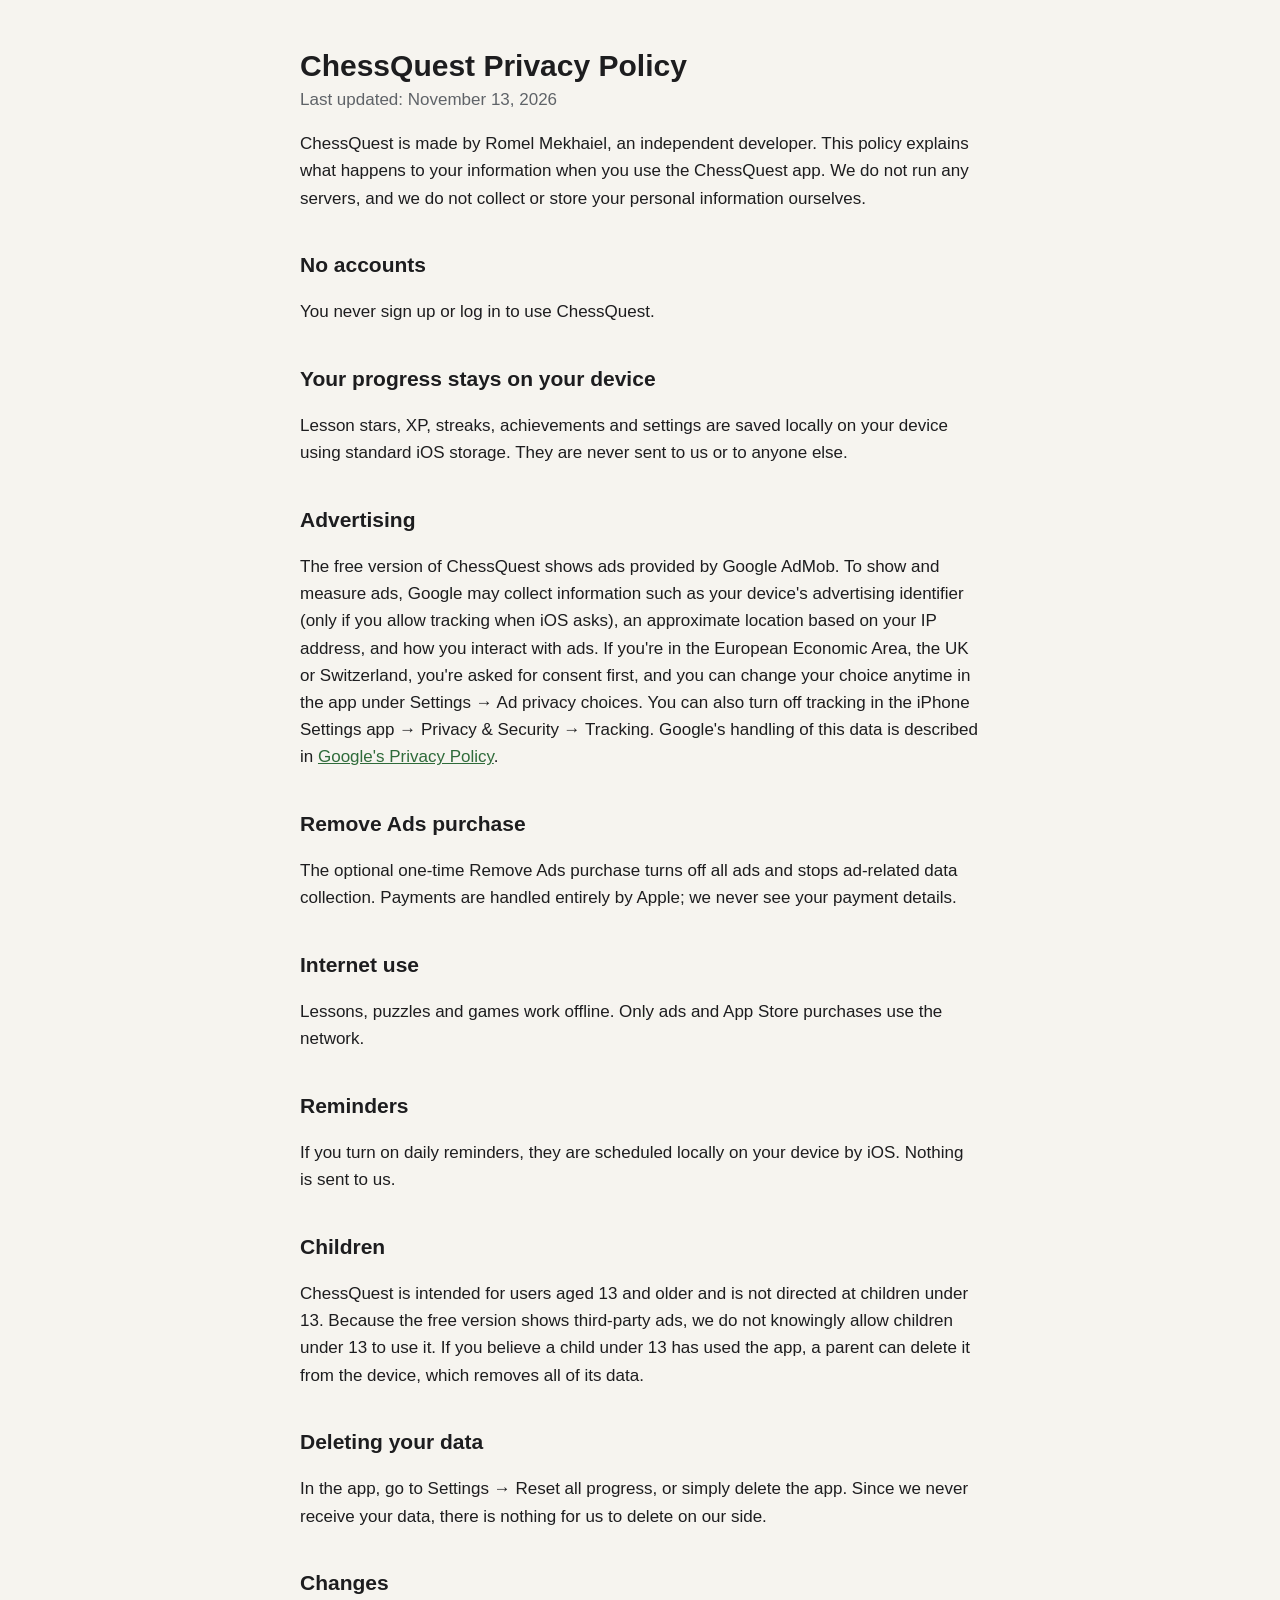
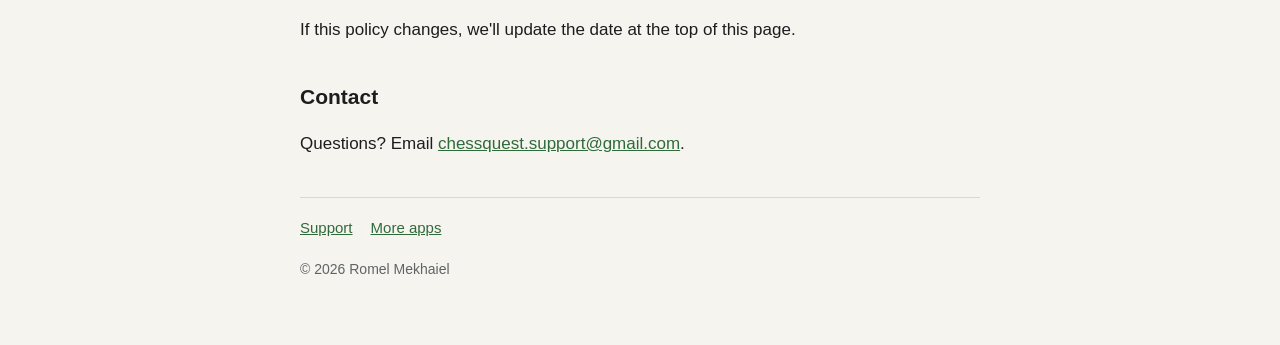
==== chessquest/privacy.html @ 9b17964a "Add files via upload" ====
<!DOCTYPE html>
<html lang="en"><head><meta charset="utf-8"><meta name="viewport" content="width=device-width,initial-scale=1">
<title>ChessQuest – Privacy Policy</title><link rel="stylesheet" href="/style.css"></head>
<body><main>
<h1>ChessQuest Privacy Policy</h1>
<p class="sub">Last updated: November 13, 2026</p>
<p>ChessQuest is made by Romel Mekhaiel, an independent developer. This policy explains what happens to your information when you use the ChessQuest app. We do not run any servers, and we do not collect or store your personal information ourselves.</p>

<h2>No accounts</h2>
<p>You never sign up or log in to use ChessQuest.</p>

<h2>Your progress stays on your device</h2>
<p>Lesson stars, XP, streaks, achievements and settings are saved locally on your device using standard iOS storage. They are never sent to us or to anyone else.</p>

<h2>Advertising</h2>
<p>The free version of ChessQuest shows ads provided by Google AdMob. To show and measure ads, Google may collect information such as your device's advertising identifier (only if you allow tracking when iOS asks), an approximate location based on your IP address, and how you interact with ads. If you're in the European Economic Area, the UK or Switzerland, you're asked for consent first, and you can change your choice anytime in the app under Settings → Ad privacy choices. You can also turn off tracking in the iPhone Settings app → Privacy &amp; Security → Tracking. Google's handling of this data is described in <a href="https://policies.google.com/privacy">Google's Privacy Policy</a>.</p>

<h2>Remove Ads purchase</h2>
<p>The optional one-time Remove Ads purchase turns off all ads and stops ad-related data collection. Payments are handled entirely by Apple; we never see your payment details.</p>

<h2>Internet use</h2>
<p>Lessons, puzzles and games work offline. Only ads and App Store purchases use the network.</p>

<h2>Reminders</h2>
<p>If you turn on daily reminders, they are scheduled locally on your device by iOS. Nothing is sent to us.</p>

<h2>Children</h2>
<p>ChessQuest is intended for users aged 13 and older and is not directed at children under 13. Because the free version shows third-party ads, we do not knowingly allow children under 13 to use it. If you believe a child under 13 has used the app, a parent can delete it from the device, which removes all of its data.</p>

<h2>Deleting your data</h2>
<p>In the app, go to Settings → Reset all progress, or simply delete the app. Since we never receive your data, there is nothing for us to delete on our side.</p>

<h2>Changes</h2>
<p>If this policy changes, we'll update the date at the top of this page.</p>

<h2>Contact</h2>
<p>Questions? Email <a href="mailto:chessquest.support@gmail.com">chessquest.support@gmail.com</a>.</p>

<nav><a href="/chessquest/">Support</a><a href="/">More apps</a></nav>
<footer>© 2026 Romel Mekhaiel</footer>
</main></body></html>
---- style.css ----
:root{--ink:#1d1d1f;--muted:#5f6368;--accent:#2f6b3a;--bg:#f6f4ef;--card:#fff}
@media (prefers-color-scheme:dark){:root{--ink:#f2f2f2;--muted:#a8a8a8;--accent:#8fd19e;--bg:#141414;--card:#1e1e1e}}
*{box-sizing:border-box}body{margin:0;font:17px/1.6 -apple-system,BlinkMacSystemFont,"Segoe UI",Roboto,sans-serif;color:var(--ink);background:var(--bg)}
main{max-width:720px;margin:0 auto;padding:48px 20px 64px}
header{display:flex;align-items:center;gap:14px;margin-bottom:28px}
header img{width:64px;height:64px;border-radius:14px}
h1{font-size:30px;line-height:1.2;margin:0}h2{font-size:21px;margin:36px 0 8px}
.sub{color:var(--muted);margin:2px 0 0}
.card{background:var(--card);border-radius:14px;padding:18px 20px;margin:14px 0;box-shadow:0 1px 3px rgba(0,0,0,.08)}
a{color:var(--accent)}ul{padding-left:22px}li{margin:6px 0}
nav{display:flex;gap:18px;margin-top:40px;padding-top:18px;border-top:1px solid rgba(127,127,127,.25);font-size:15px}
footer{color:var(--muted);font-size:14px;margin-top:18px}
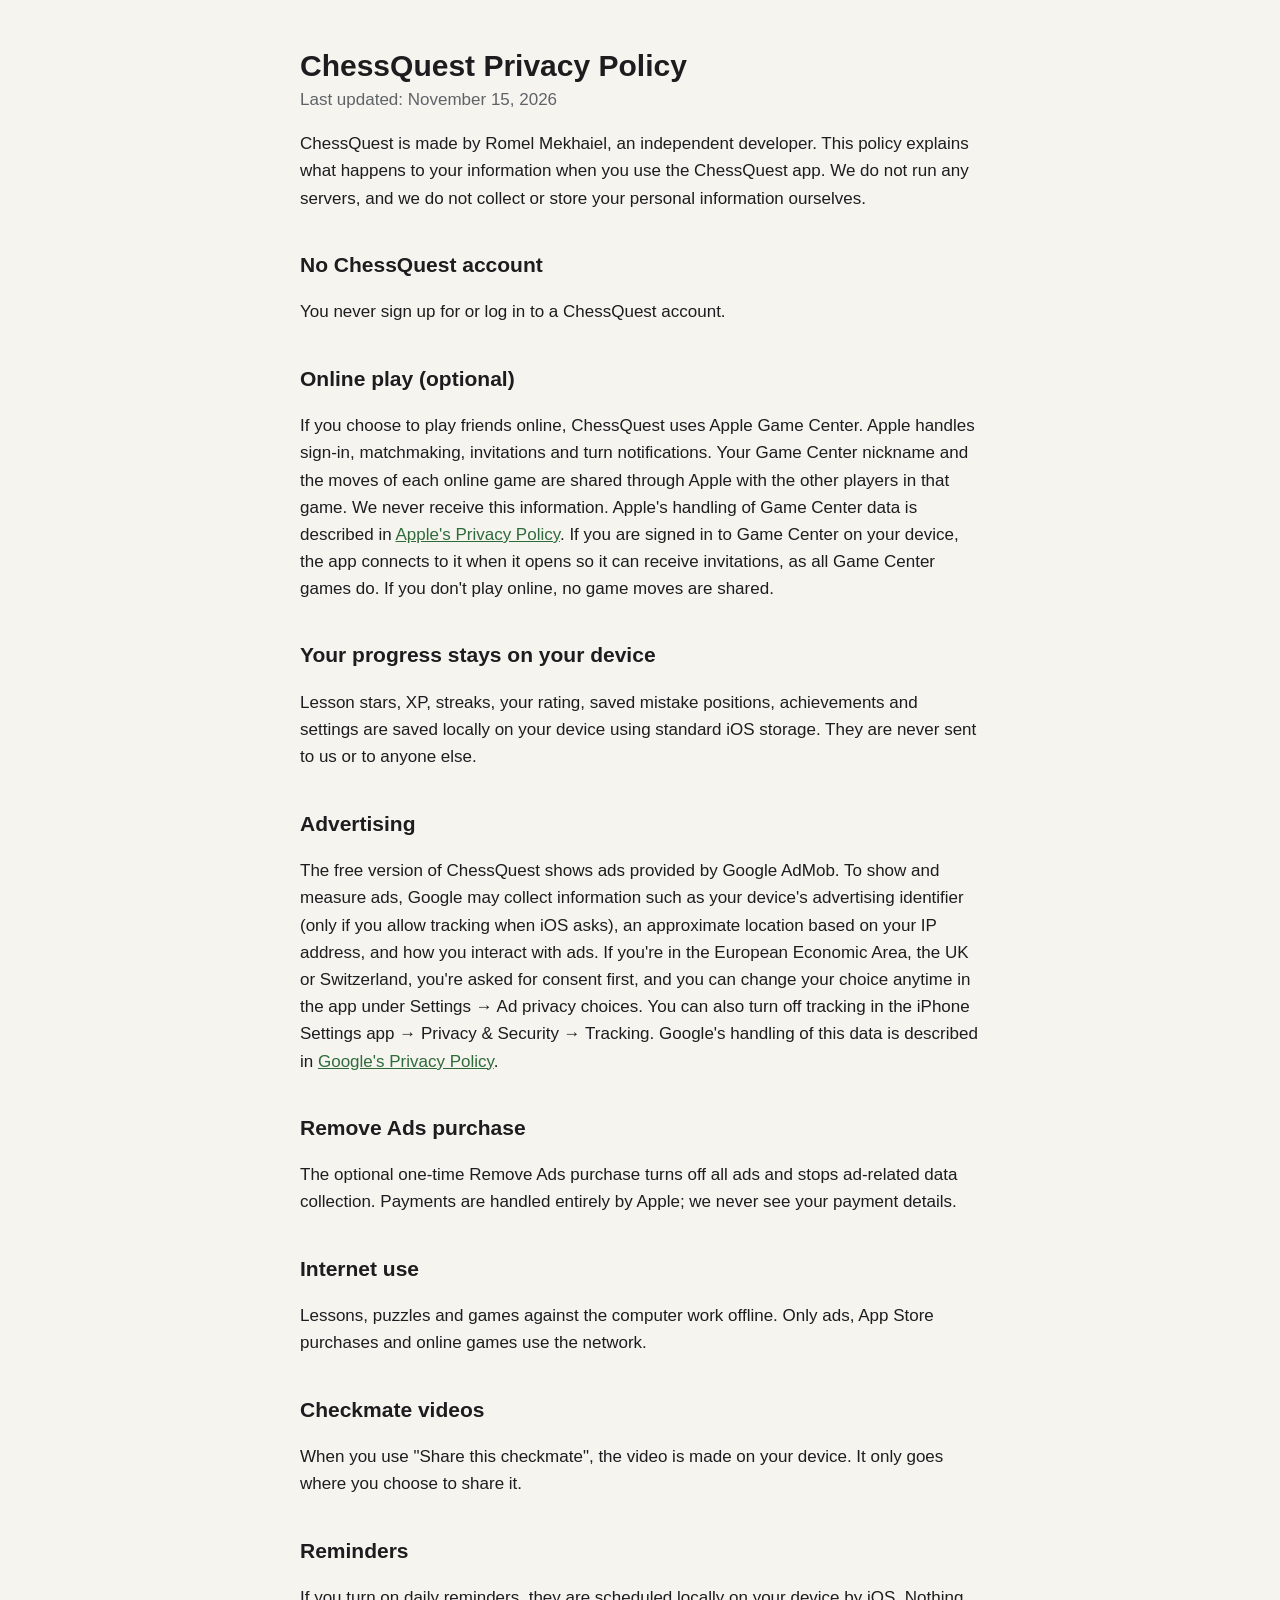
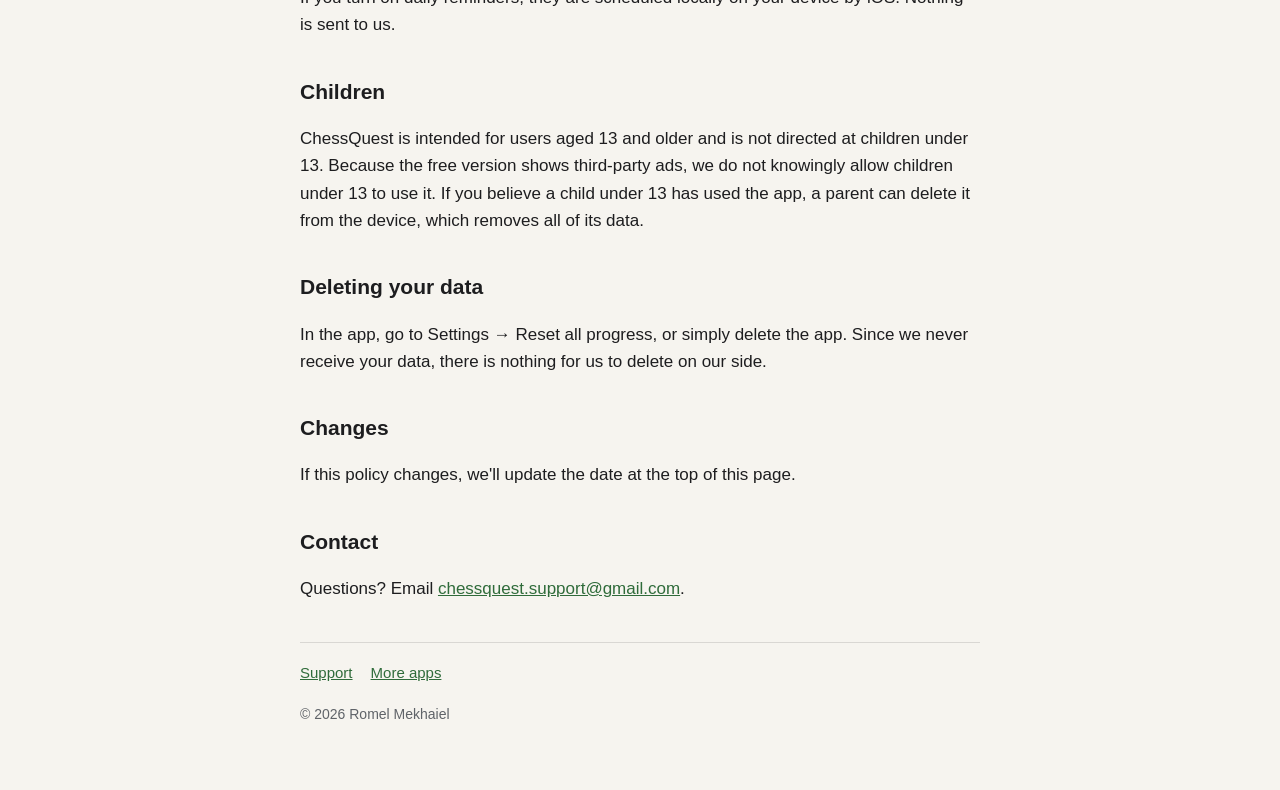
==== commit b383d14a: "Updated privacy" ====
--- a/chessquest/privacy.html
+++ b/chessquest/privacy.html
@@ -3,14 +3,17 @@
 <title>ChessQuest – Privacy Policy</title><link rel="stylesheet" href="/style.css"></head>
 <body><main>
 <h1>ChessQuest Privacy Policy</h1>
-<p class="sub">Last updated: November 13, 2026</p>
+<p class="sub">Last updated: November 15, 2026</p>
 <p>ChessQuest is made by Romel Mekhaiel, an independent developer. This policy explains what happens to your information when you use the ChessQuest app. We do not run any servers, and we do not collect or store your personal information ourselves.</p>
 
-<h2>No accounts</h2>
-<p>You never sign up or log in to use ChessQuest.</p>
+<h2>No ChessQuest account</h2>
+<p>You never sign up for or log in to a ChessQuest account.</p>
+
+<h2>Online play (optional)</h2>
+<p>If you choose to play friends online, ChessQuest uses Apple Game Center. Apple handles sign-in, matchmaking, invitations and turn notifications. Your Game Center nickname and the moves of each online game are shared through Apple with the other players in that game. We never receive this information. Apple's handling of Game Center data is described in <a href="https://www.apple.com/legal/privacy/">Apple's Privacy Policy</a>. If you are signed in to Game Center on your device, the app connects to it when it opens so it can receive invitations, as all Game Center games do. If you don't play online, no game moves are shared.</p>
 
 <h2>Your progress stays on your device</h2>
-<p>Lesson stars, XP, streaks, achievements and settings are saved locally on your device using standard iOS storage. They are never sent to us or to anyone else.</p>
+<p>Lesson stars, XP, streaks, your rating, saved mistake positions, achievements and settings are saved locally on your device using standard iOS storage. They are never sent to us or to anyone else.</p>
 
 <h2>Advertising</h2>
 <p>The free version of ChessQuest shows ads provided by Google AdMob. To show and measure ads, Google may collect information such as your device's advertising identifier (only if you allow tracking when iOS asks), an approximate location based on your IP address, and how you interact with ads. If you're in the European Economic Area, the UK or Switzerland, you're asked for consent first, and you can change your choice anytime in the app under Settings → Ad privacy choices. You can also turn off tracking in the iPhone Settings app → Privacy &amp; Security → Tracking. Google's handling of this data is described in <a href="https://policies.google.com/privacy">Google's Privacy Policy</a>.</p>
@@ -19,7 +22,10 @@
 <p>The optional one-time Remove Ads purchase turns off all ads and stops ad-related data collection. Payments are handled entirely by Apple; we never see your payment details.</p>
 
 <h2>Internet use</h2>
-<p>Lessons, puzzles and games work offline. Only ads and App Store purchases use the network.</p>
+<p>Lessons, puzzles and games against the computer work offline. Only ads, App Store purchases and online games use the network.</p>
+
+<h2>Checkmate videos</h2>
+<p>When you use "Share this checkmate", the video is made on your device. It only goes where you choose to share it.</p>
 
 <h2>Reminders</h2>
 <p>If you turn on daily reminders, they are scheduled locally on your device by iOS. Nothing is sent to us.</p>
